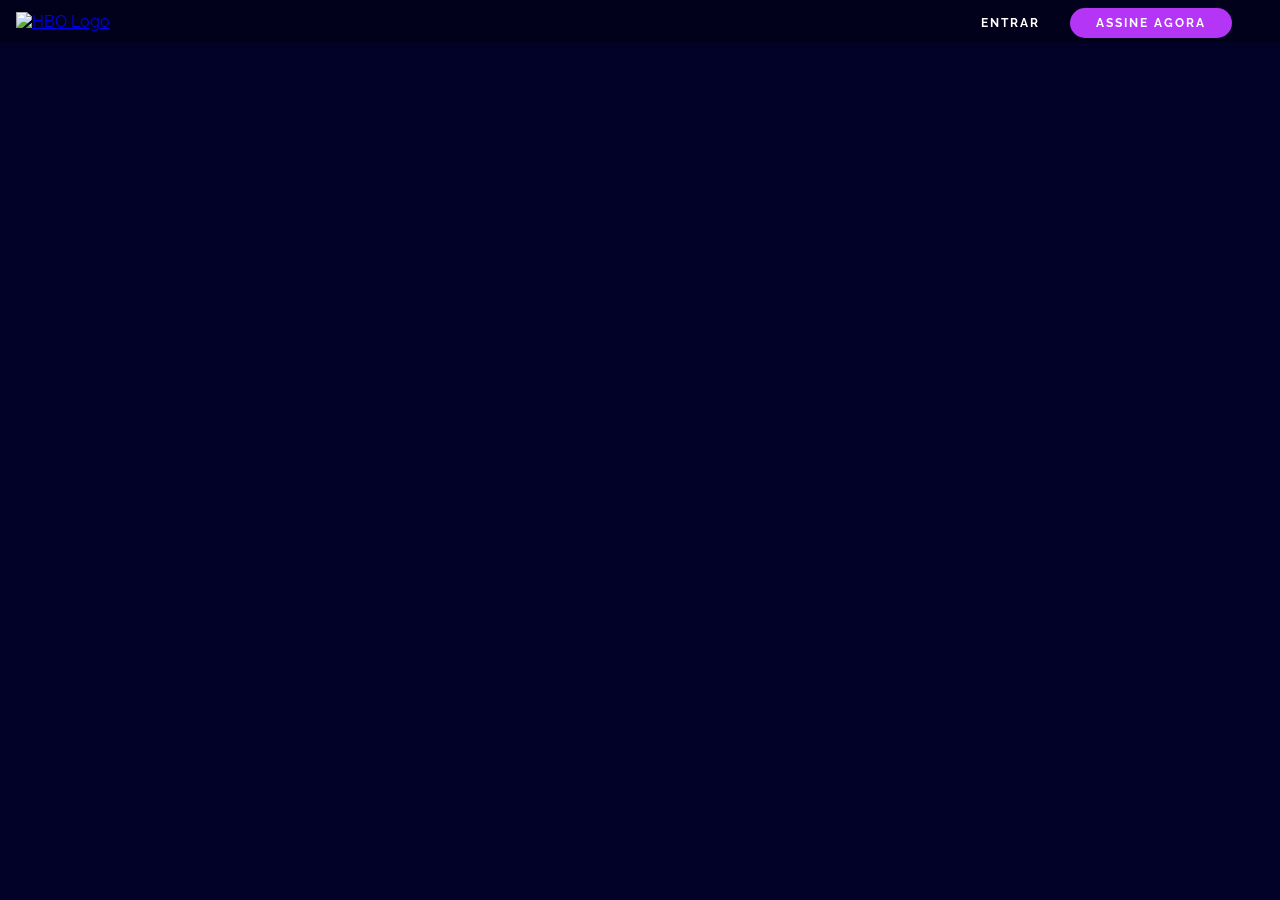
==== index.html @ 7b21c3a6 "refactor(header): remove nav tag from header tag" ====
<!DOCTYPE html>
<html lang="en">

<head>
  <meta charset="UTF-8">
  <meta name="viewport" content="width=device-width, initial-scale=1.0">
  <link rel="stylesheet" href="./assets/css/reset.css">
  <link rel="stylesheet" href="./assets/css/style.css">
  <link rel="stylesheet" href="./assets/css/nav.css">
  <title>HBO Max</title>
</head>

<body>

  <nav class="navbar">
    <a class="navbar__logo" href="./index.html"><img src="./assets/images/hbo-logo.svg" alt="HBO Logo"
        class="navbar__logo-image"></a>
    <div class="navbar__links">
      <a class="navbar__link login">entrar</a>
      <a class="navbar__link sign">assine agora</a>
    </div>
  </nav>


</body>

</html>
---- assets/css/style.css ----
@import url('./_variables.css');

body {
    background: var(--primary-color);
    color: var(--text-color);
}
---- assets/css/nav.css ----
@import url('./_variables.css');

.navbar {
    width: 100%;
    height: 100%;
    padding: .75rem 1rem;
    background: var(--nav-bg-color);
    display: flex;
    justify-content: space-between;
    align-items: center;
}


.navbar__logo {
    max-width: 10rem;
}

.navbar__logo-image {
    width: 100%;
}

.navbar__links {margin-right: 2rem;}

.navbar__link {
    padding: .5rem 1.625rem;
    font-size: .75rem;
    font-weight: 700;
    letter-spacing: 2px;
    text-transform: uppercase;
    color: var(--text-color);
    border: none;
}

.login {background: transparent;}

.sign {
    background: var(--tertiary-color);
    border-radius: 2rem;
    transition: background 1s,
                color 1s;
}

.sign:hover {
    color: var(--primary-color);
    background: var(--text-color);
}
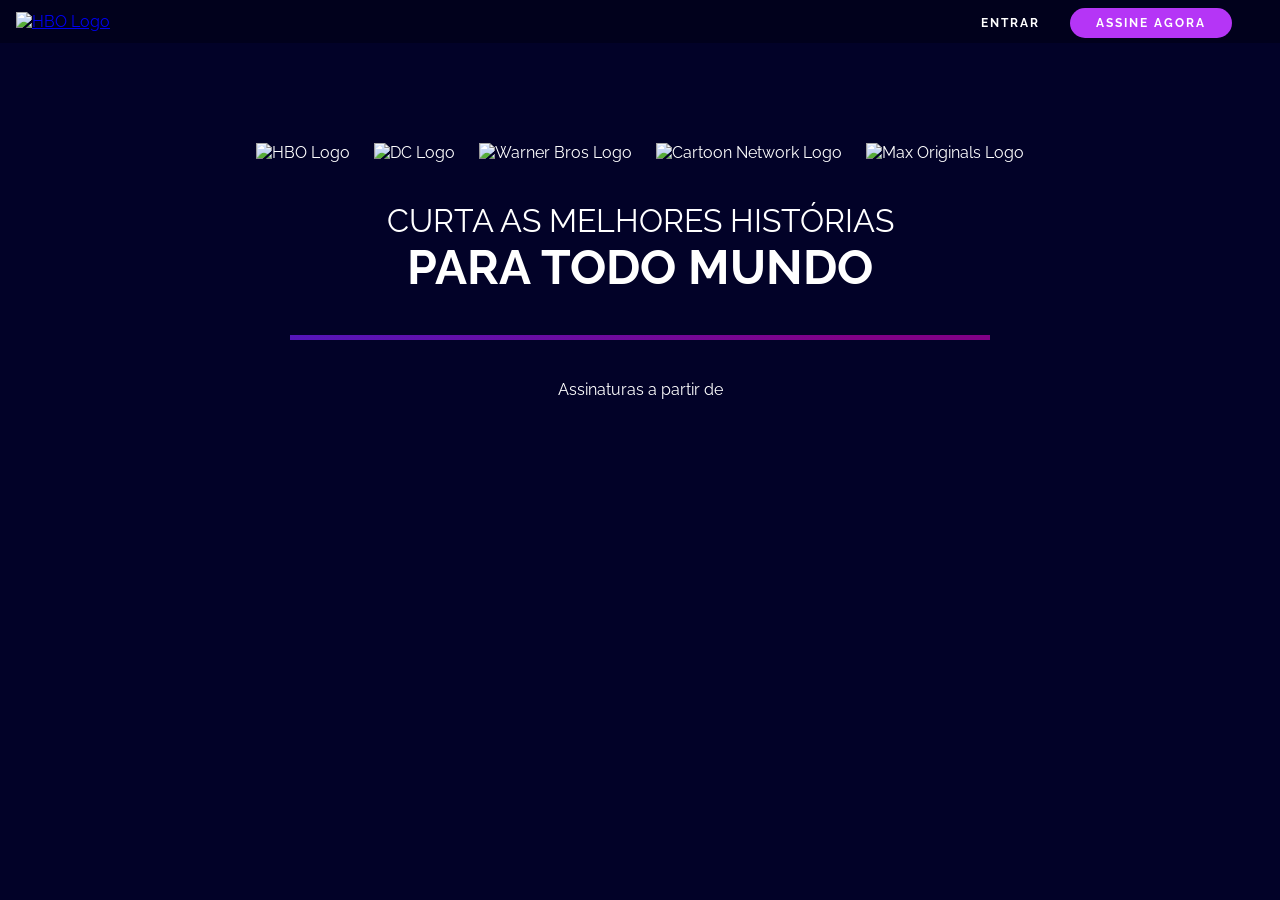
==== commit 05aa95e5: "feat(header): add initial structure and style" ====
--- a/index.html
+++ b/index.html
@@ -7,6 +7,7 @@
   <link rel="stylesheet" href="./assets/css/reset.css">
   <link rel="stylesheet" href="./assets/css/style.css">
   <link rel="stylesheet" href="./assets/css/nav.css">
+  <link rel="stylesheet" href="./assets/css/header.css">
   <title>HBO Max</title>
 </head>
 
@@ -21,6 +22,25 @@
     </div>
   </nav>
 
+  <header class="header">
+    <div class="header__content">
+      <div class="header__channels">
+        <img src="./assets/images/hbo.png" alt="HBO Logo">
+        <img src="./assets/images/dc.png" alt="DC Logo">
+        <img src="./assets/images/wb.png" alt="Warner Bros Logo">
+        <img src="./assets/images/cartoon-network_neutral.png" alt="Cartoon Network Logo"> 
+        <img src="./assets/images/max_originals.png" alt="Max Originals Logo"> 
+      </div>
+      <h1 class="header__title">
+        <span>CURTA AS MELHORES HISTÓRIAS</span>
+        PARA TODO MUNDO
+      </h1>
+      <div class="divider"></div>
+      <p class="header__text">Assinaturas a partir de</p>
+      <p class="header__text"><span class="price"></span></p>
+      <a href="" class="header__sign-link"></a>
+    </div>
+  </header>
 
 </body>
 
--- a/assets/css/header.css
+++ b/assets/css/header.css
@@ -0,0 +1,46 @@
+@import url('./_variables.css');
+
+.header {
+    width: 100%;
+    padding: 100px 0 300px;
+}
+
+.header__content {
+    width: 100%;
+    padding: 0 40px;
+    display: flex;
+    flex-direction: column;
+    justify-content: space-between;
+    align-items: center;
+    gap: 2.5rem;
+}
+
+.header__channels {
+    display: flex;
+    flex-direction: row;
+    flex-wrap: wrap;
+    justify-content: space-between;
+    align-items: center;
+    gap: 1.5rem;
+}
+
+.header__channels img {height: 100%;}
+
+.header__title span {
+    display: block;
+    font-size: 2rem;
+    font-weight: lighter;
+}
+
+.header__title {
+    text-align: center;
+    font-size: 3rem;
+}
+
+
+.divider {
+    width: 70%;
+    max-width: 700px;
+    height: 5px;
+    background: var(--divider-bg-color);
+}
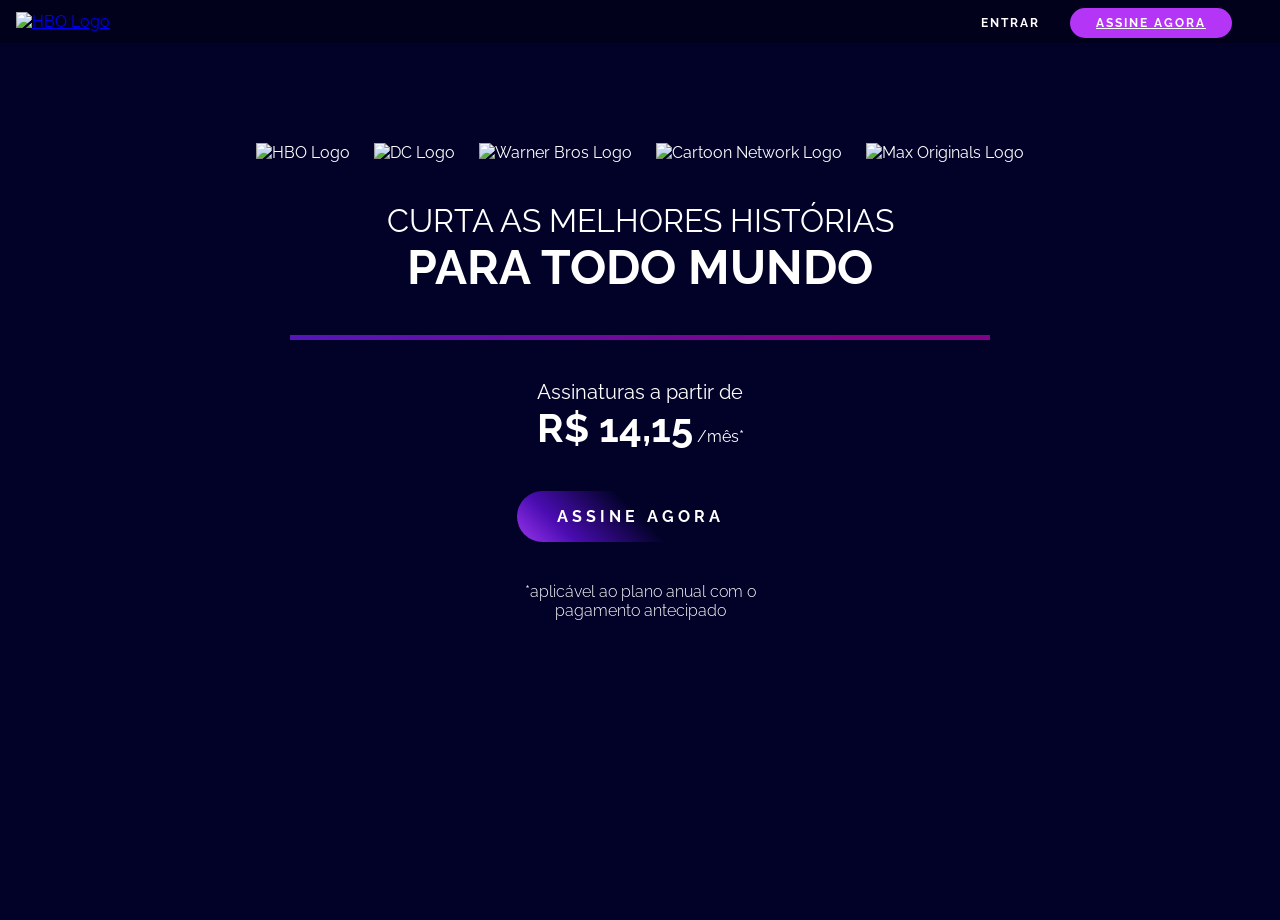
==== commit 9b551df4: "feat(header): add structure and dedicated header.css" ====
--- a/index.html
+++ b/index.html
@@ -18,7 +18,7 @@
         class="navbar__logo-image"></a>
     <div class="navbar__links">
       <a class="navbar__link login">entrar</a>
-      <a class="navbar__link sign">assine agora</a>
+      <a href="#sign" class="navbar__link sign">assine agora</a>
     </div>
   </nav>
 
@@ -36,9 +36,12 @@
         PARA TODO MUNDO
       </h1>
       <div class="divider"></div>
-      <p class="header__text">Assinaturas a partir de</p>
-      <p class="header__text"><span class="price"></span></p>
-      <a href="" class="header__sign-link"></a>
+      <div class="offer">
+        <p>Assinaturas a partir de</p>
+        <p class="price">R$ 14,15<span> /mês*</span></p>
+      </div>
+      <a href="#sign" class="header__sign-link">assine agora</a>
+      <p class="detail">*aplicável ao plano anual com o <br>pagamento antecipado</p>
     </div>
   </header>
 
--- a/assets/css/header.css
+++ b/assets/css/header.css
@@ -43,4 +43,60 @@
     max-width: 700px;
     height: 5px;
     background: var(--divider-bg-color);
+}
+
+.offer p {
+    font-size: 1.25rem;
+}
+
+.offer .price {
+    font-size: 2.5rem;
+    font-weight: bold;
+}
+
+.offer .price span {
+    font-size: 1rem;
+    font-weight: lighter;
+}
+
+.header__sign-link {
+    padding: 1rem 2.5rem;
+    color: var(--text-color);
+    text-transform: uppercase;
+    text-decoration: none;
+    font-weight: bold;
+    letter-spacing: 4px;
+    background: var(--btn-bg-color-gradient);
+    border-radius: 2rem;
+    animation: wiggle 2.2s linear 1s infinite;
+}
+
+@keyframes wiggle {
+    0%, 10% {
+        transform: rotate(0);
+    }
+    15% {
+        transform:rotate(-15deg);
+    }
+    20% {
+        transform:rotate(10deg);
+    }
+    25% {
+        transform:rotate(-10deg);
+    }
+    30% {
+        transform:rotate(10deg);
+    }
+    35% {
+        transform:rotate(-10deg);
+    }
+    40%, 100% {
+        transform:rotate(0);
+    }
+}
+
+.detail {
+    font-size: 1rem;
+    font-weight: 300;
+    text-align: center;
 }
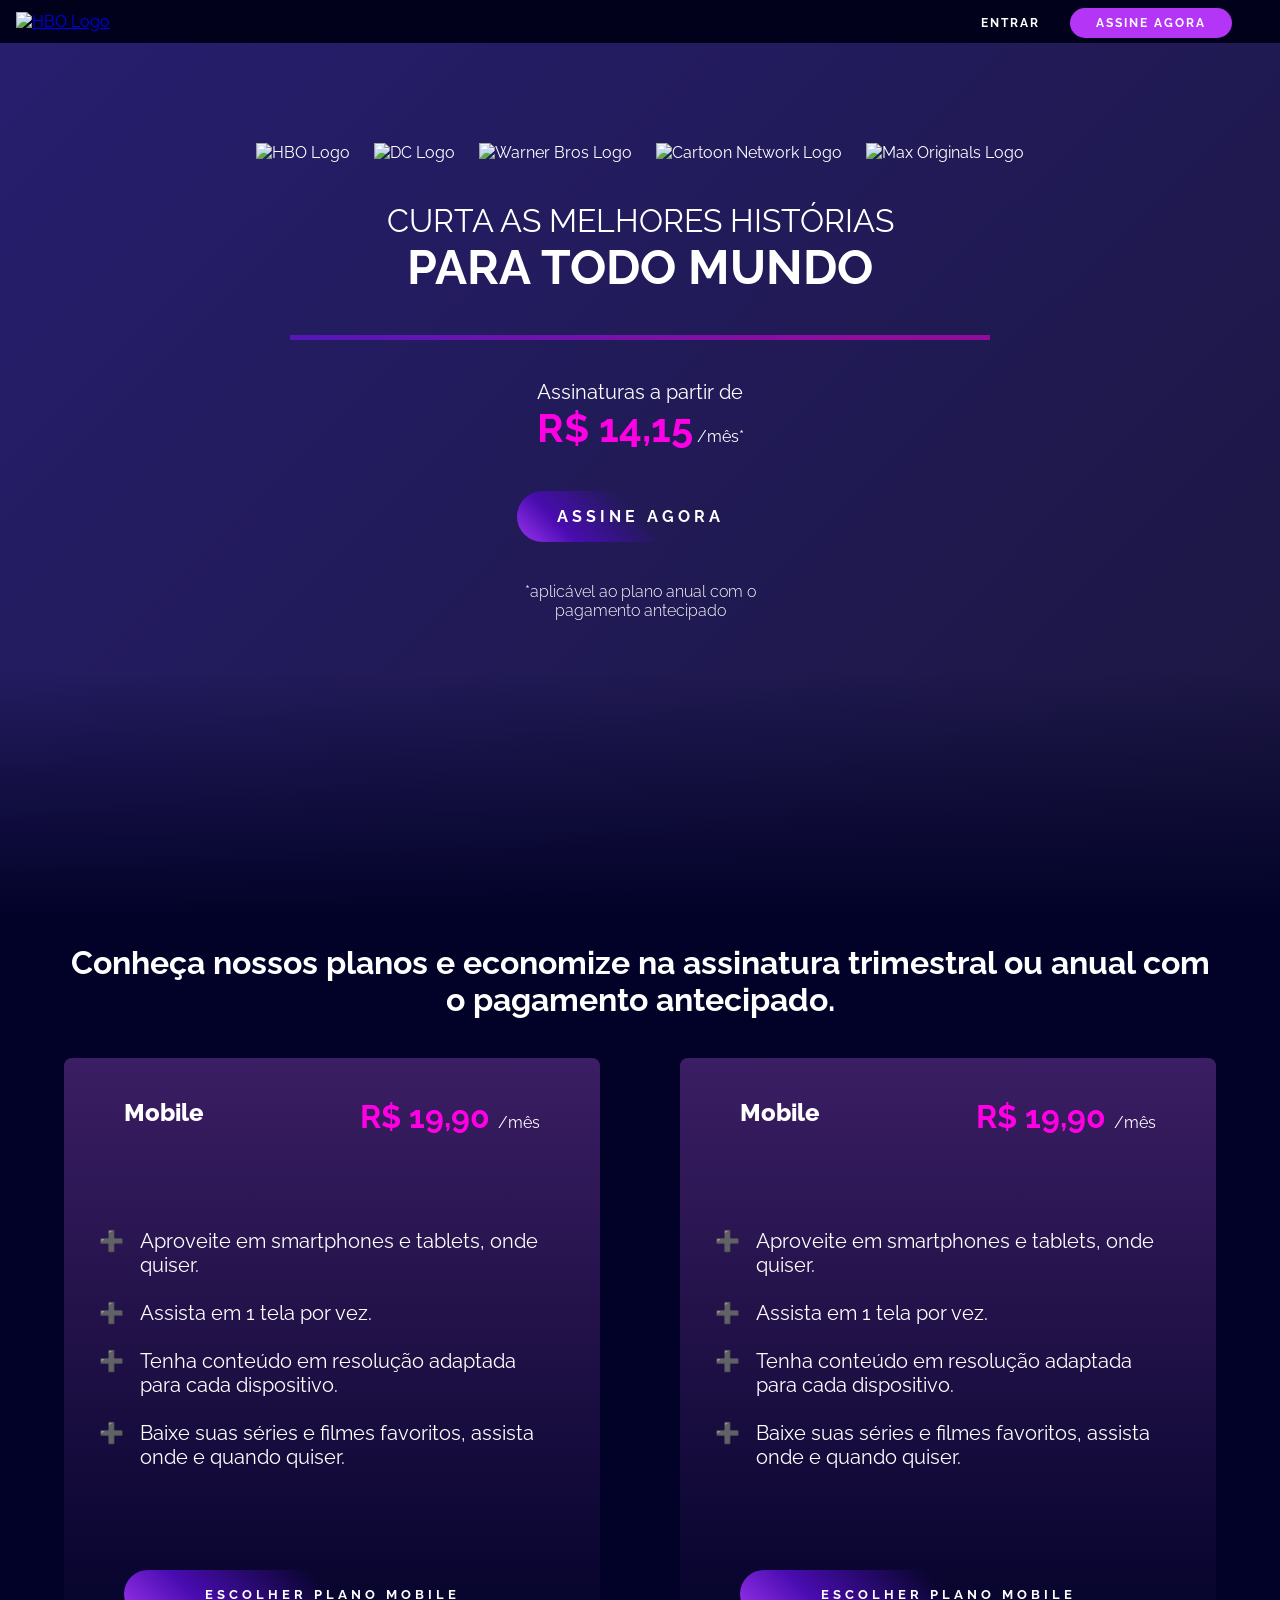
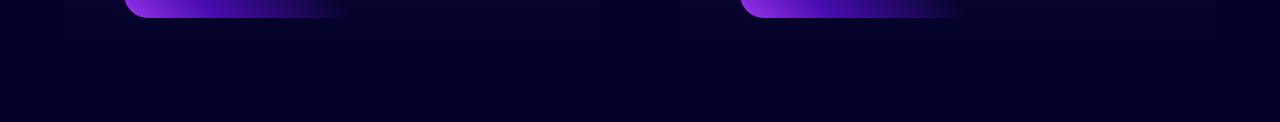
==== commit e20a8ebf: "feat(plans): add structure and dedicated section.css wich will be used in more sections" ====
--- a/index.html
+++ b/index.html
@@ -8,6 +8,7 @@
   <link rel="stylesheet" href="./assets/css/style.css">
   <link rel="stylesheet" href="./assets/css/nav.css">
   <link rel="stylesheet" href="./assets/css/header.css">
+  <link rel="stylesheet" href="./assets/css/section.css">
   <title>HBO Max</title>
 </head>
 
@@ -45,6 +46,47 @@
     </div>
   </header>
 
+  <section class="subscriptions">
+    <div class="container">
+      <h2 class="title">
+        Conheça nossos planos e economize na assinatura trimestral ou anual com o pagamento antecipado.
+      </h2>
+      <div class="subsciption__cards">
+        <div class="card">
+          <div class="card__plan">
+            <p class="plan">Mobile</p>
+            <p class="price">R$ 19,90 <span>/mês</span></p>
+          </div>
+          <div class="plan__details">
+            <ul class="details">
+              <li>Aproveite em smartphones e tablets, onde quiser.</li>
+              <li>Assista em 1 tela por vez.</li>
+              <li>Tenha conteúdo em resolução adaptada para cada dispositivo.</li>
+              <li>Baixe suas séries e filmes favoritos, assista onde e quando quiser.</li>
+            </ul>
+          </div>
+          <button class="subscribe">escolher plano mobile</button>
+        </div>
+        <div class="card">
+          <div class="card__plan">
+            <p class="plan">Mobile</p>
+            <p class="price">R$ 19,90 <span>/mês</span></p>
+          </div>
+          <div class="plan__details">
+            <ul class="details">
+              <li>Aproveite em smartphones e tablets, onde quiser.</li>
+              <li>Assista em 1 tela por vez.</li>
+              <li>Tenha conteúdo em resolução adaptada para cada dispositivo.</li>
+              <li>Baixe suas séries e filmes favoritos, assista onde e quando quiser.</li>
+            </ul>
+          </div>
+          <button class="subscribe">escolher plano mobile</button>
+        </div>
+
+      </div>
+    </div>
+  </section>
+
 </body>
 
 </html>
--- a/assets/css/style.css
+++ b/assets/css/style.css
@@ -3,4 +3,19 @@
 body {
     background: var(--primary-color);
     color: var(--text-color);
-}+}
+
+/* Custom Scroll */
+
+::-webkit-scrollbar {
+    width: 8px;
+  }
+  
+  ::-webkit-scrollbar-thumb {
+    background: var(--tertiary-color);
+    border-radius: 10px;
+  }
+  
+  ::-webkit-scrollbar-thumb:hover {
+    background: var(--secondary-color);
+  }
--- a/assets/css/nav.css
+++ b/assets/css/nav.css
@@ -8,6 +8,8 @@
     display: flex;
     justify-content: space-between;
     align-items: center;
+    position: sticky;
+    top: 0;
 }
 
 
@@ -36,6 +38,7 @@
 .sign {
     background: var(--tertiary-color);
     border-radius: 2rem;
+    text-decoration: none;
     transition: background 1s,
                 color 1s;
 }
--- a/assets/css/header.css
+++ b/assets/css/header.css
@@ -1,9 +1,24 @@
 @import url('./_variables.css');
+
+@keyframes bg-transition {
+    0%, 100% {
+        background-position: 0% 50%;
+    }
+
+    50% {
+        background-position: 50% 100%;
+    }
+}
 
 .header {
     width: 100%;
     padding: 100px 0 300px;
+    position: relative;
+    background: linear-gradient(-45deg, #56125b, #0f0f10, #271e6e);
+    background-size: 400% 400%;
+    animation: bg-transition 10s ease-in-out infinite alternate;
 }
+
 
 .header__content {
     width: 100%;
@@ -67,8 +82,15 @@
     font-weight: bold;
     letter-spacing: 4px;
     background: var(--btn-bg-color-gradient);
+    outline: 3px solid transparent;
     border-radius: 2rem;
+    transition: background 1s, outline-color 1s ease-in;
     animation: wiggle 2.2s linear 1s infinite;
+}
+
+.header__sign-link:hover {
+    background: transparent;
+    outline-color: var(--secondary-color);
 }
 
 @keyframes wiggle {
@@ -99,4 +121,14 @@
     font-size: 1rem;
     font-weight: 300;
     text-align: center;
+}
+
+.header::after {
+    content: '';
+    width: 100%;
+    height: 250px;
+    display: block;
+    background: linear-gradient(0deg, var(--primary-color), transparent);
+    position: absolute;
+    bottom: 0;
 }
--- a/assets/css/section.css
+++ b/assets/css/section.css
@@ -0,0 +1,85 @@
+@import url('./_variables.css');
+
+.subscriptions {
+    background: url('../images/background-movies-series.png');
+    background-size: cover;
+    background-repeat: no-repeat;
+}
+
+.container {
+    max-width: 1200px;
+    margin: 0 auto;
+    padding: 1.5rem;
+}
+
+.title {
+    font-size: 2rem;
+    text-align: center;
+}
+
+.subsciption__cards {
+    margin: 2.5rem 0;
+    display: flex;
+    flex-direction: row;
+    justify-content: space-between;
+    align-items: center;
+    gap: 80px;
+}
+
+.card {
+    min-height: 600px;
+    padding: 40px 60px;
+    background: var(--card-bg-color);
+    border-radius: 8px;
+    display: flex;
+    flex-direction: column;
+    justify-content: space-between;
+}
+
+.card__plan {
+    width: 100%;
+    margin: 0 0 16px;
+    display: flex;
+    flex-direction: row;
+    justify-content: space-between;
+}
+
+.plan {
+    font-size: 1.5rem;
+    font-weight: 800;
+}
+
+.price {
+    font-size: 2rem;
+    font-weight: bolder;
+    color: var(--secondary-color);
+}
+
+.price span {
+    font-size: 1rem;
+    font-weight: lighter;
+    color: var(--text-color);
+}
+
+.details {
+    margin: 0;
+    padding: 0;
+    list-style: '➕';
+}
+
+.details li {
+    font-size: 1.25rem;
+    padding-left: 1rem;
+    margin-bottom: 1.5rem;
+}
+
+button.subscribe {
+    padding: 1rem 2.5rem;
+    border: none;
+    border-radius: 2rem;
+    color: var(--text-color);
+    background: var(--btn-bg-color-gradient);
+    font-weight: 700;
+    text-transform: uppercase;
+    letter-spacing: 4px;
+}
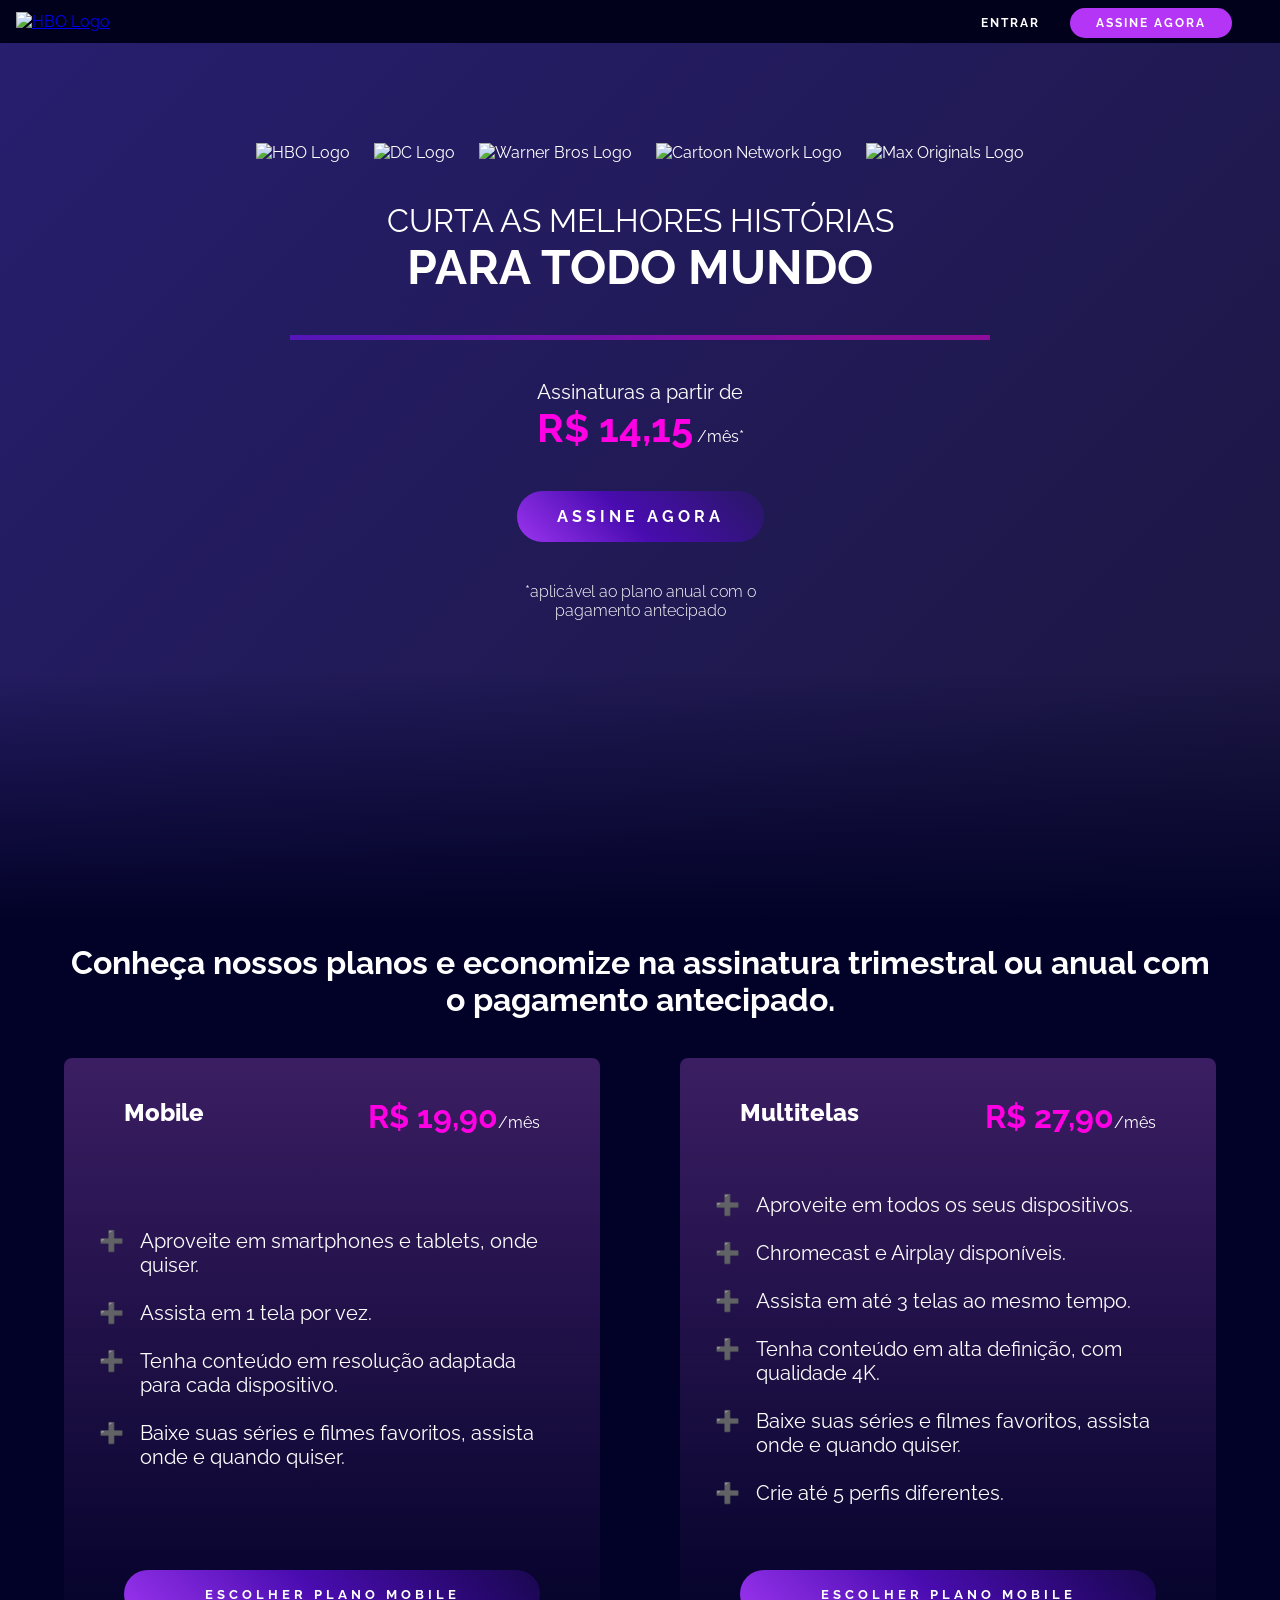
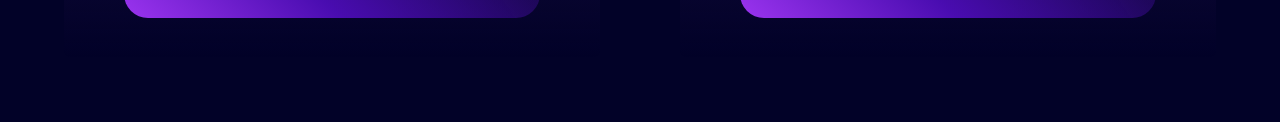
==== commit 738c9d35: "feat(card): add card animation on hover" ====
--- a/index.html
+++ b/index.html
@@ -52,10 +52,10 @@
         Conheça nossos planos e economize na assinatura trimestral ou anual com o pagamento antecipado.
       </h2>
       <div class="subsciption__cards">
-        <div class="card">
+        <div class="card mobile-plan">
           <div class="card__plan">
             <p class="plan">Mobile</p>
-            <p class="price">R$ 19,90 <span>/mês</span></p>
+            <p class="price">R$ 19,90<span>/mês</span></p>
           </div>
           <div class="plan__details">
             <ul class="details">
@@ -67,17 +67,19 @@
           </div>
           <button class="subscribe">escolher plano mobile</button>
         </div>
-        <div class="card">
+        <div class="card multiscreen-plan">
           <div class="card__plan">
-            <p class="plan">Mobile</p>
-            <p class="price">R$ 19,90 <span>/mês</span></p>
+            <p class="plan">Multitelas</p>
+            <p class="price">R$ 27,90<span>/mês</span></p>
           </div>
           <div class="plan__details">
             <ul class="details">
-              <li>Aproveite em smartphones e tablets, onde quiser.</li>
-              <li>Assista em 1 tela por vez.</li>
-              <li>Tenha conteúdo em resolução adaptada para cada dispositivo.</li>
+              <li>Aproveite em todos os seus dispositivos.</li>
+              <li>Chromecast e Airplay disponíveis.</li>
+              <li>Assista em até 3 telas ao mesmo tempo.</li>
+              <li>Tenha conteúdo em alta definição, com qualidade 4K.</li>
               <li>Baixe suas séries e filmes favoritos, assista onde e quando quiser.</li>
+              <li>Crie até 5 perfis diferentes.</li>
             </ul>
           </div>
           <button class="subscribe">escolher plano mobile</button>
--- a/assets/css/header.css
+++ b/assets/css/header.css
@@ -74,23 +74,31 @@
     font-weight: lighter;
 }
 
-.header__sign-link {
+
+.header__sign-link, 
+button.subscribe {
     padding: 1rem 2.5rem;
     color: var(--text-color);
     text-transform: uppercase;
     text-decoration: none;
     font-weight: bold;
     letter-spacing: 4px;
+    border:none;
+    border-radius: 2rem;
     background: var(--btn-bg-color-gradient);
     outline: 3px solid transparent;
-    border-radius: 2rem;
-    transition: background 1s, outline-color 1s ease-in;
-    animation: wiggle 2.2s linear 1s infinite;
+    transition: background 1s, outline 1s, transform 1s;
+    background-size: 250%;
 }
 
-.header__sign-link:hover {
-    background: transparent;
-    outline-color: var(--secondary-color);
+.header__sign-link {animation: wiggle 2.2s linear 1s infinite;}
+
+.header__sign-link:hover,
+button.subscribe:hover {
+    background-color: transparent;
+    background-position: 100%;
+    outline: 2px solid var(--secondary-color);
+    transform: scale(1.05);
 }
 
 @keyframes wiggle {
--- a/assets/css/section.css
+++ b/assets/css/section.css
@@ -24,8 +24,9 @@
     justify-content: space-between;
     align-items: center;
     gap: 80px;
+    perspective: 2000px;
+    perspective-origin: top;
 }
-
 .card {
     min-height: 600px;
     padding: 40px 60px;
@@ -34,7 +35,21 @@
     display: flex;
     flex-direction: column;
     justify-content: space-between;
+    perspective: 10px;
+    transition: transform 1s ease-in-out;
+
 }
+
+.subsciption__cards:has(.card:nth-child(1):hover)
+  .card:nth-child(2) {
+  transform: rotateY(-45deg);
+}
+
+.subsciption__cards:has(.card:nth-child(2):hover)
+  .card:nth-child(1) {
+  transform: rotateY(45deg);
+}
+
 
 .card__plan {
     width: 100%;
@@ -72,14 +87,3 @@
     padding-left: 1rem;
     margin-bottom: 1.5rem;
 }
-
-button.subscribe {
-    padding: 1rem 2.5rem;
-    border: none;
-    border-radius: 2rem;
-    color: var(--text-color);
-    background: var(--btn-bg-color-gradient);
-    font-weight: 700;
-    text-transform: uppercase;
-    letter-spacing: 4px;
-}
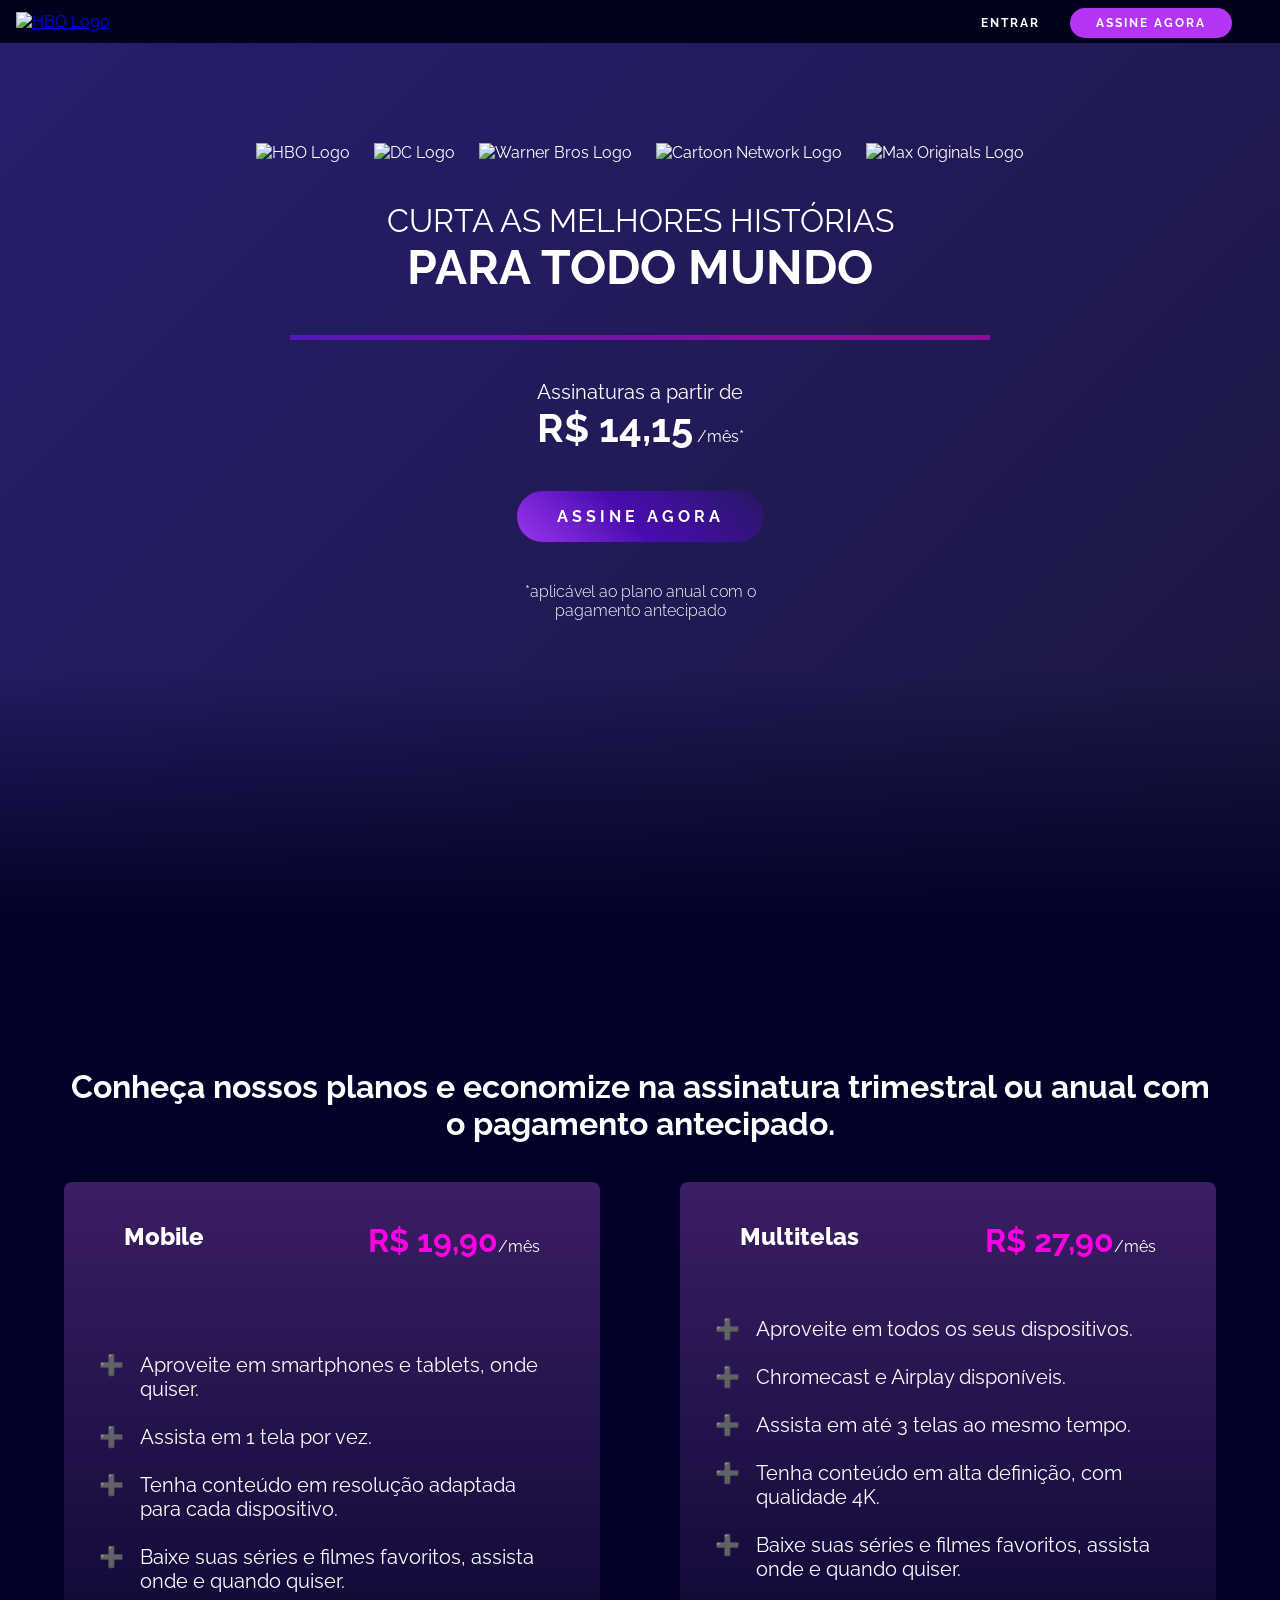
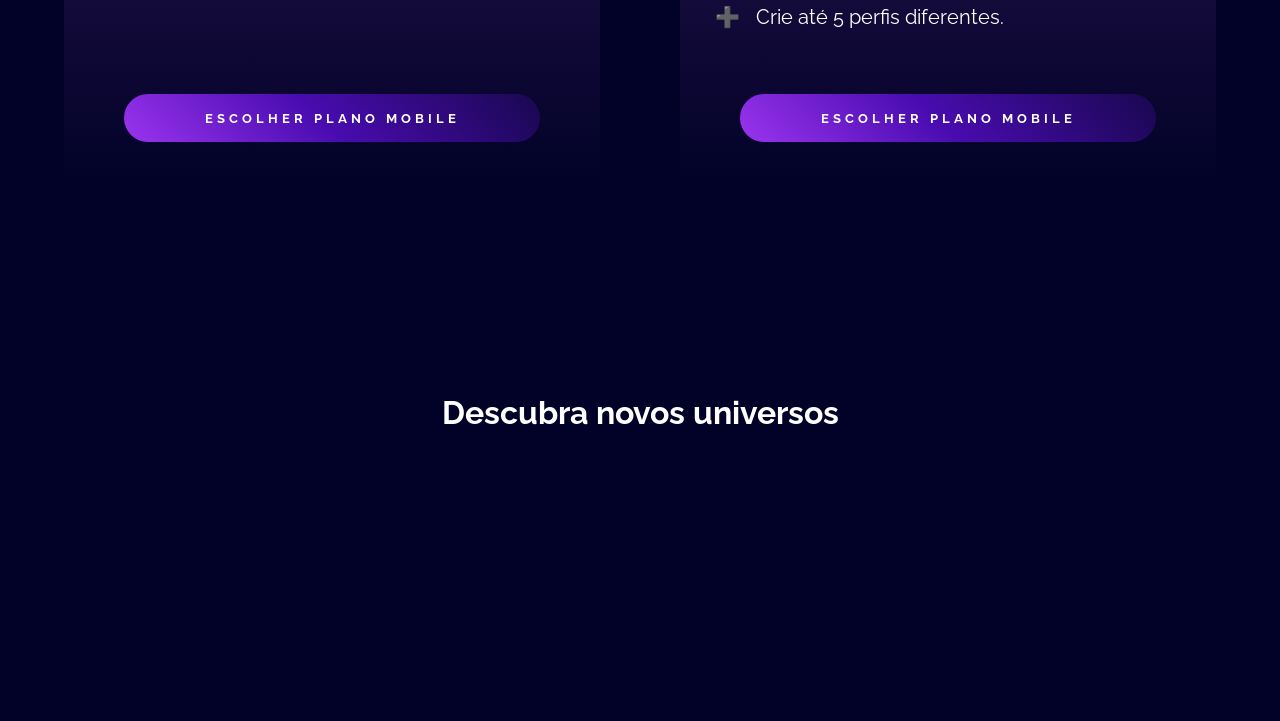
==== commit cf29aaf5: "feat(universes): add structure and style" ====
--- a/index.html
+++ b/index.html
@@ -19,7 +19,7 @@
         class="navbar__logo-image"></a>
     <div class="navbar__links">
       <a class="navbar__link login">entrar</a>
-      <a href="#sign" class="navbar__link sign">assine agora</a>
+      <a href="#subscriptions" class="navbar__link sign">assine agora</a>
     </div>
   </nav>
 
@@ -29,8 +29,8 @@
         <img src="./assets/images/hbo.png" alt="HBO Logo">
         <img src="./assets/images/dc.png" alt="DC Logo">
         <img src="./assets/images/wb.png" alt="Warner Bros Logo">
-        <img src="./assets/images/cartoon-network_neutral.png" alt="Cartoon Network Logo"> 
-        <img src="./assets/images/max_originals.png" alt="Max Originals Logo"> 
+        <img src="./assets/images/cartoon-network_neutral.png" alt="Cartoon Network Logo">
+        <img src="./assets/images/max_originals.png" alt="Max Originals Logo">
       </div>
       <h1 class="header__title">
         <span>CURTA AS MELHORES HISTÓRIAS</span>
@@ -41,12 +41,12 @@
         <p>Assinaturas a partir de</p>
         <p class="price">R$ 14,15<span> /mês*</span></p>
       </div>
-      <a href="#sign" class="header__sign-link">assine agora</a>
+      <a href="#subscriptions" class="header__sign-link">assine agora</a>
       <p class="detail">*aplicável ao plano anual com o <br>pagamento antecipado</p>
     </div>
   </header>
 
-  <section class="subscriptions">
+  <section id="subscriptions" class="subscriptions">
     <div class="container">
       <h2 class="title">
         Conheça nossos planos e economize na assinatura trimestral ou anual com o pagamento antecipado.
@@ -89,6 +89,19 @@
     </div>
   </section>
 
+  <section class="universes">
+    <h2 class="title">Descubra novos universos</h2>
+    <div class="container container-universes">
+      <div class="universe universe--hbo"><img src="./assets/images/hbo-default_0.webp" alt=""></div>
+      <div class="universe universe--max"><img src="./assets/images/MAX-Default.webp" alt=""></div>
+      <div class="universe universe--dc"><img src="./assets/images/DC_Default.webp" alt=""></div>
+      <div class="universe universe--wb"><img src="./assets/images/WB-Default.webp" alt=""></div>
+      <div class="universe universe--cn"><img src="./assets/images/CN-Default.webp" alt=""></div>
+      <div class="universe universe--ucl"><img src="./assets/images/UCL-Default.webp" alt=""></div>
+    </div>
+  </section>
+
+
 </body>
 
 </html>
--- a/assets/css/nav.css
+++ b/assets/css/nav.css
@@ -10,6 +10,7 @@
     align-items: center;
     position: sticky;
     top: 0;
+    z-index: 1;
 }
 
 
--- a/assets/css/header.css
+++ b/assets/css/header.css
@@ -65,6 +65,7 @@
 }
 
 .offer .price {
+    color: inherit;
     font-size: 2.5rem;
     font-weight: bold;
 }
--- a/assets/css/section.css
+++ b/assets/css/section.css
@@ -1,4 +1,9 @@
 @import url('./_variables.css');
+
+section {
+    margin: 100px auto;
+    padding: 1.5rem;
+}
 
 .subscriptions {
     background: url('../images/background-movies-series.png');
@@ -15,6 +20,7 @@
 .title {
     font-size: 2rem;
     text-align: center;
+    margin-bottom: 2rem;
 }
 
 .subsciption__cards {
@@ -87,3 +93,45 @@
     padding-left: 1rem;
     margin-bottom: 1.5rem;
 }
+
+/* Universes */
+
+.container-universes {
+    padding: 1.5rem;
+    display: grid;
+    grid-template-columns: repeat(3, 1fr);
+    gap: 2.5rem;
+}
+
+.universe--hbo {background: url('../images/hbo-hover_0.webp');}
+.universe--max {background: url('../images/MAX-Hover.webp');}
+.universe--dc {background: url('../images/DC-Hover.webp');}
+.universe--wb {background: url('../images/WB-Hover.webp');}
+.universe--cn {background: url('../images/CN-Hover.png');}
+.universe--ucl {background: url('../images/UCL-Hover.webp');}
+
+.universe {
+
+    border-radius: 1rem;
+    background-repeat: no-repeat;
+    background-size: cover;
+    background-position: center;
+    border: 2px solid transparent;
+    transition: transform .8s, background .8s, border 1s;
+}
+
+.universe img {
+    width: 100%;
+    object-fit: cover;
+    object-position: center;
+    transition: opacity 2s;
+}
+
+.universe:hover {
+    transform: scale(1.05);
+    border: 2px solid var(--tertiary-color);
+}
+
+
+.universe img:hover {opacity: 0;}
+
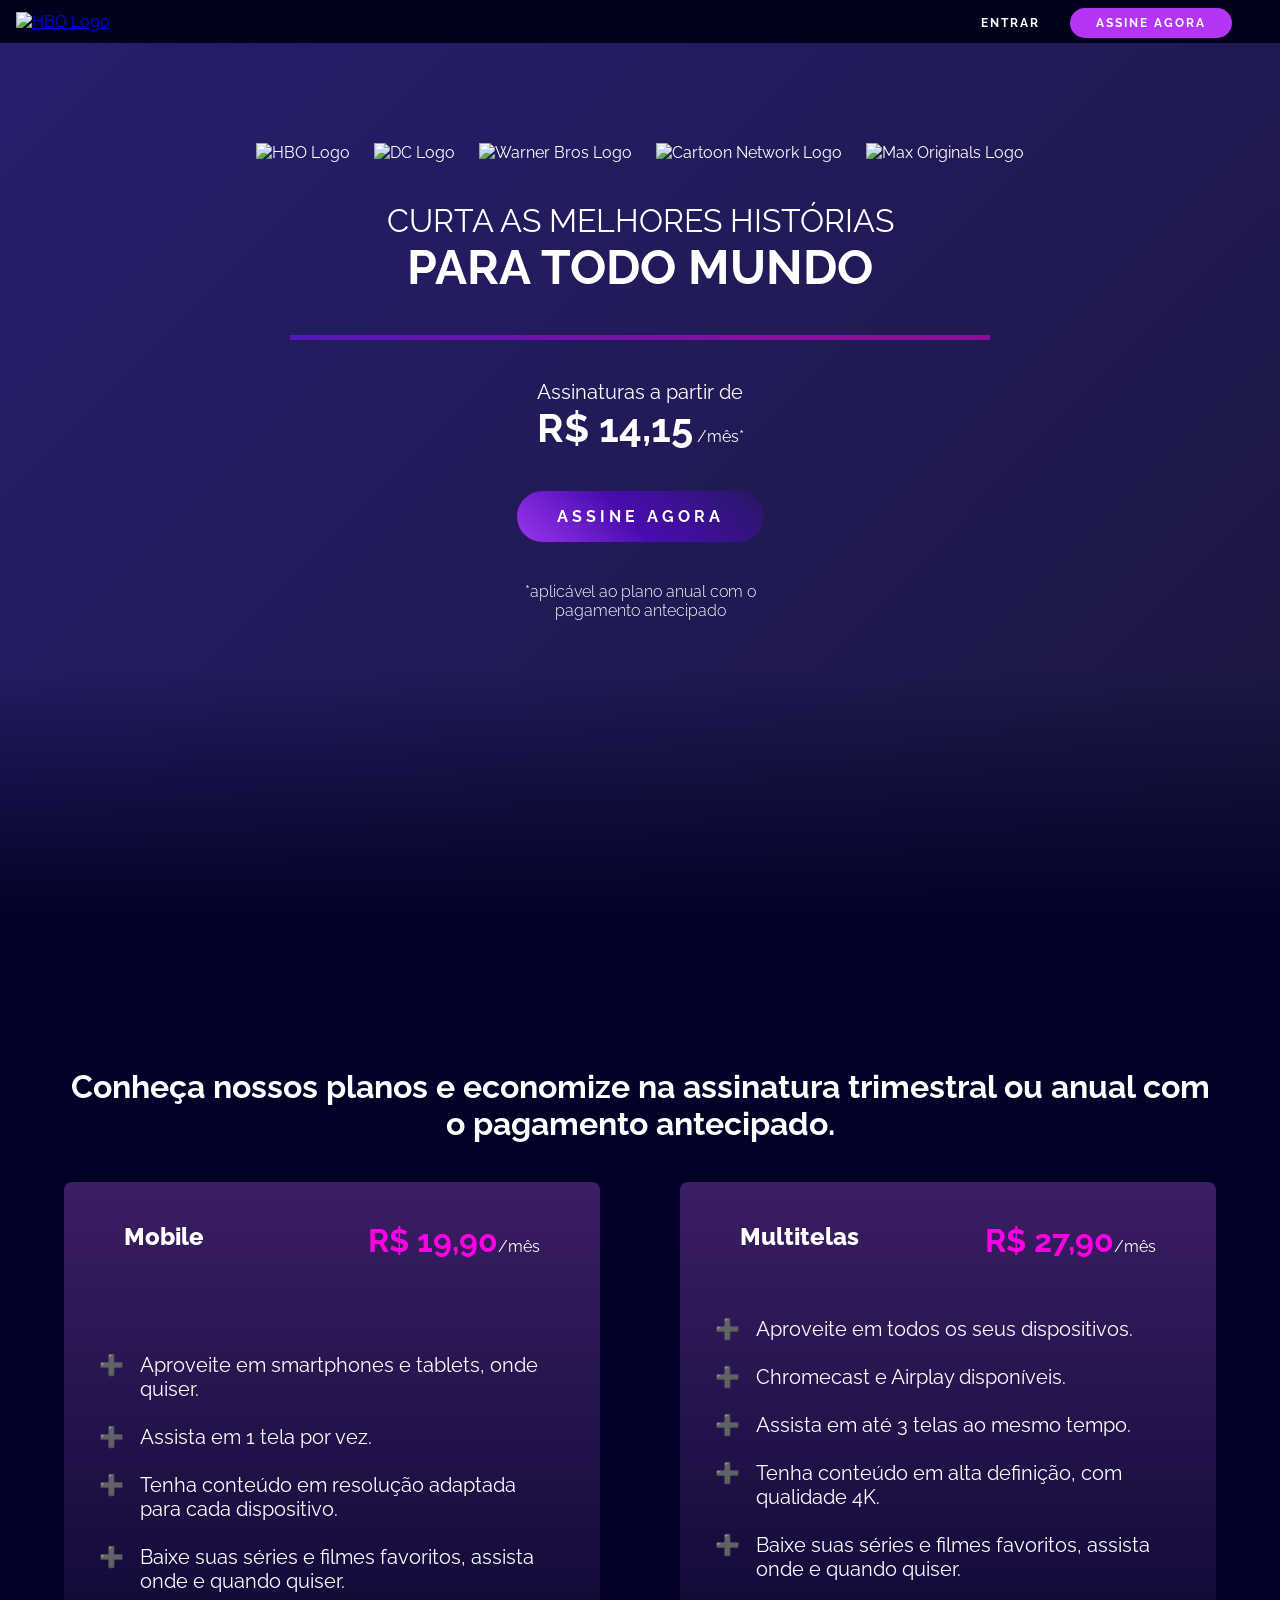
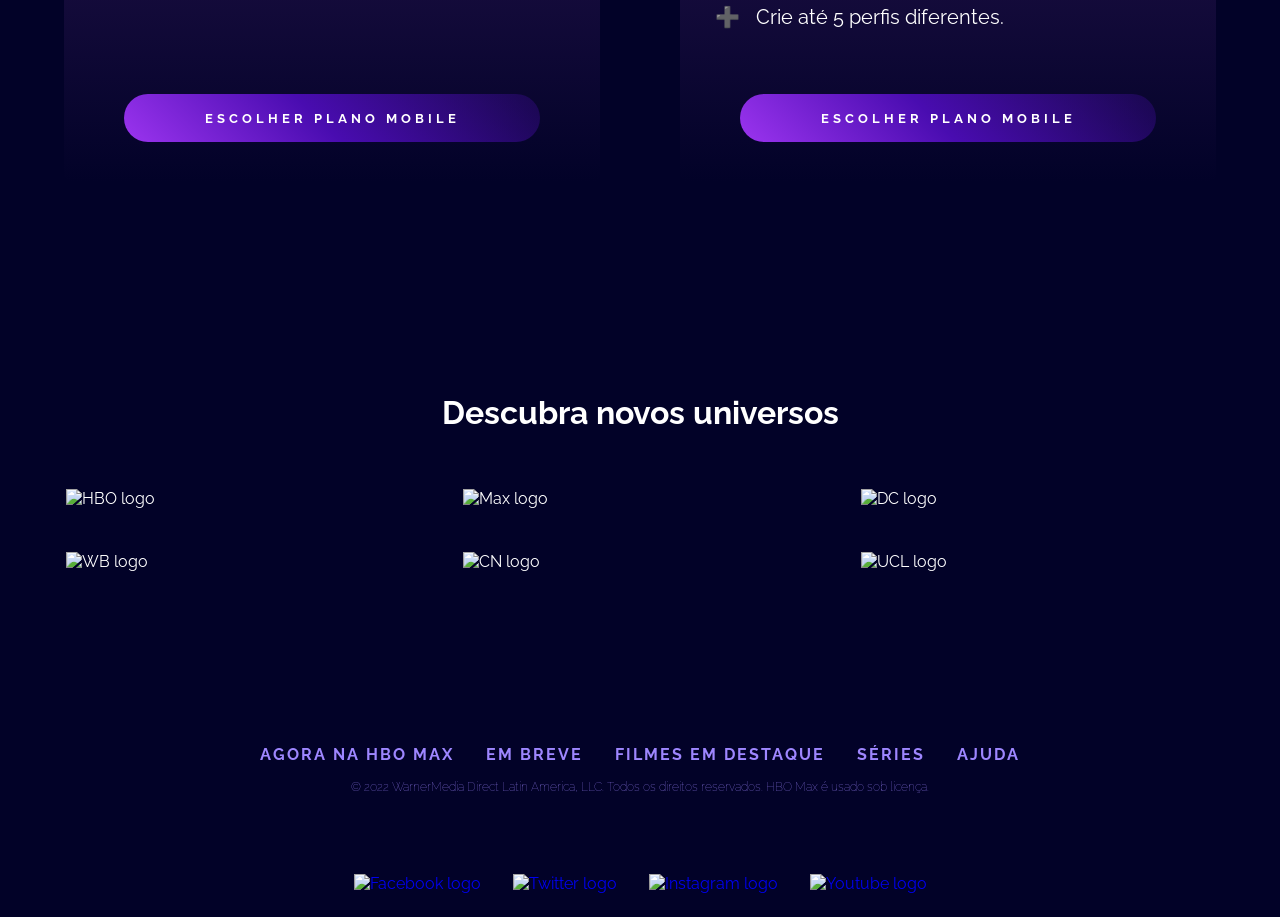
==== commit c60442cb: "feat(footer): add structure and dedicated footer.css" ====
--- a/index.html
+++ b/index.html
@@ -9,6 +9,7 @@
   <link rel="stylesheet" href="./assets/css/nav.css">
   <link rel="stylesheet" href="./assets/css/header.css">
   <link rel="stylesheet" href="./assets/css/section.css">
+  <link rel="stylesheet" href="./assets/css/footer.css">
   <title>HBO Max</title>
 </head>
 
@@ -92,15 +93,39 @@
   <section class="universes">
     <h2 class="title">Descubra novos universos</h2>
     <div class="container container-universes">
-      <div class="universe universe--hbo"><img src="./assets/images/hbo-default_0.webp" alt=""></div>
-      <div class="universe universe--max"><img src="./assets/images/MAX-Default.webp" alt=""></div>
-      <div class="universe universe--dc"><img src="./assets/images/DC_Default.webp" alt=""></div>
-      <div class="universe universe--wb"><img src="./assets/images/WB-Default.webp" alt=""></div>
-      <div class="universe universe--cn"><img src="./assets/images/CN-Default.webp" alt=""></div>
-      <div class="universe universe--ucl"><img src="./assets/images/UCL-Default.webp" alt=""></div>
+      <div class="universe universe--hbo"><img src="./assets/images/hbo-default_0.webp" alt="HBO logo"></div>
+      <div class="universe universe--max"><img src="./assets/images/MAX-Default.webp" alt="Max logo"></div>
+      <div class="universe universe--dc"><img src="./assets/images/DC_Default.webp" alt="DC logo"></div>
+      <div class="universe universe--wb"><img src="./assets/images/WB-Default.webp" alt="WB logo"></div>
+      <div class="universe universe--cn"><img src="./assets/images/CN-Default.webp" alt="CN logo"></div>
+      <div class="universe universe--ucl"><img src="./assets/images/UCL-Default.webp" alt="UCL logo"></div>
     </div>
   </section>
 
+  <footer class="footer container">
+    <div class="footer__links">
+      <a href="" class="link">AGORA NA HBO MAX</a>
+      <a href="" class="link">EM BREVE</a>
+      <a href="" class="link">FILMES EM DESTAQUE</a>
+      <a href="" class="link">SÉRIES</a>
+      <a href="" class="link">AJUDA</a>
+    </div>
+    <p>© 2022 WarnerMedia Direct Latin America, LLC. Todos os direitos reservados. HBO Max é usado sob licença.</p>
+    <div class="footer__social">
+      <a href="#">
+        <img src="./assets/images/fb_0.png" alt="Facebook logo">
+      </a>
+      <a href="#">
+        <img src="./assets/images/twitter_0.png" alt="Twitter logo">
+      </a>
+      <a href="#">
+        <img src="./assets/images/instagram_0.png" alt="Instagram logo">
+      </a>
+      <a href="#">
+        <img src="./assets/images/youtube_0.png" alt="Youtube logo">
+      </a>
+    </div>
+  </footer>
 
 </body>
 
--- a/assets/css/section.css
+++ b/assets/css/section.css
@@ -132,6 +132,5 @@
     border: 2px solid var(--tertiary-color);
 }
 
-
 .universe img:hover {opacity: 0;}
 
--- a/assets/css/footer.css
+++ b/assets/css/footer.css
@@ -0,0 +1,35 @@
+footer {
+    text-align: center;
+    color: var(--link-color);
+}
+
+footer a {
+    text-decoration: none;
+}
+
+.link {
+    margin: 0 14px;
+    color: inherit;
+    font-weight: 700;
+    letter-spacing: 2px;
+    transition: color .8s;
+}
+
+.link:hover {
+    color: var(--text-color);
+}
+
+footer p {
+    margin: 1rem 0;
+    font-size: .75rem;
+    font-weight: lighter;
+}
+
+.footer__social {
+    margin-top: 80px;
+    display: flex;
+    flex-direction: row;
+    justify-content: center;
+    align-items: center;
+    gap: 2rem;
+}
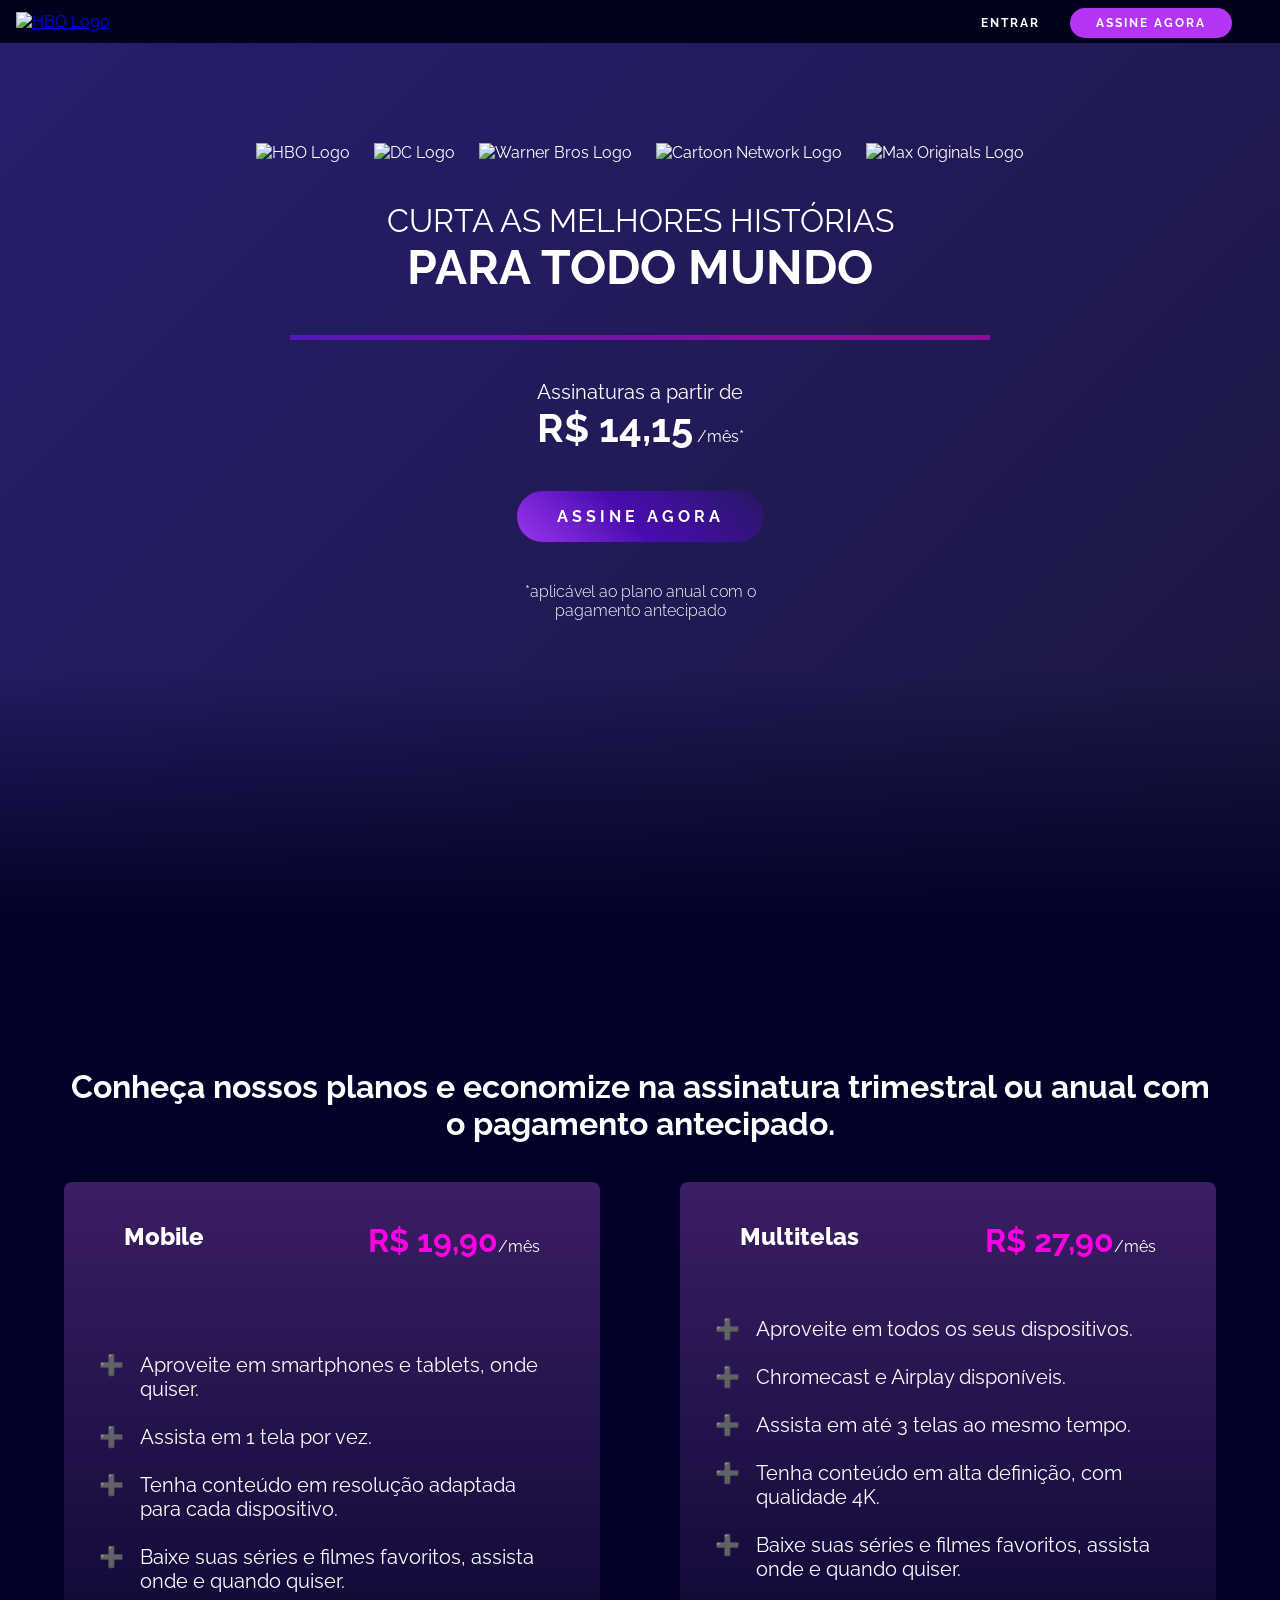
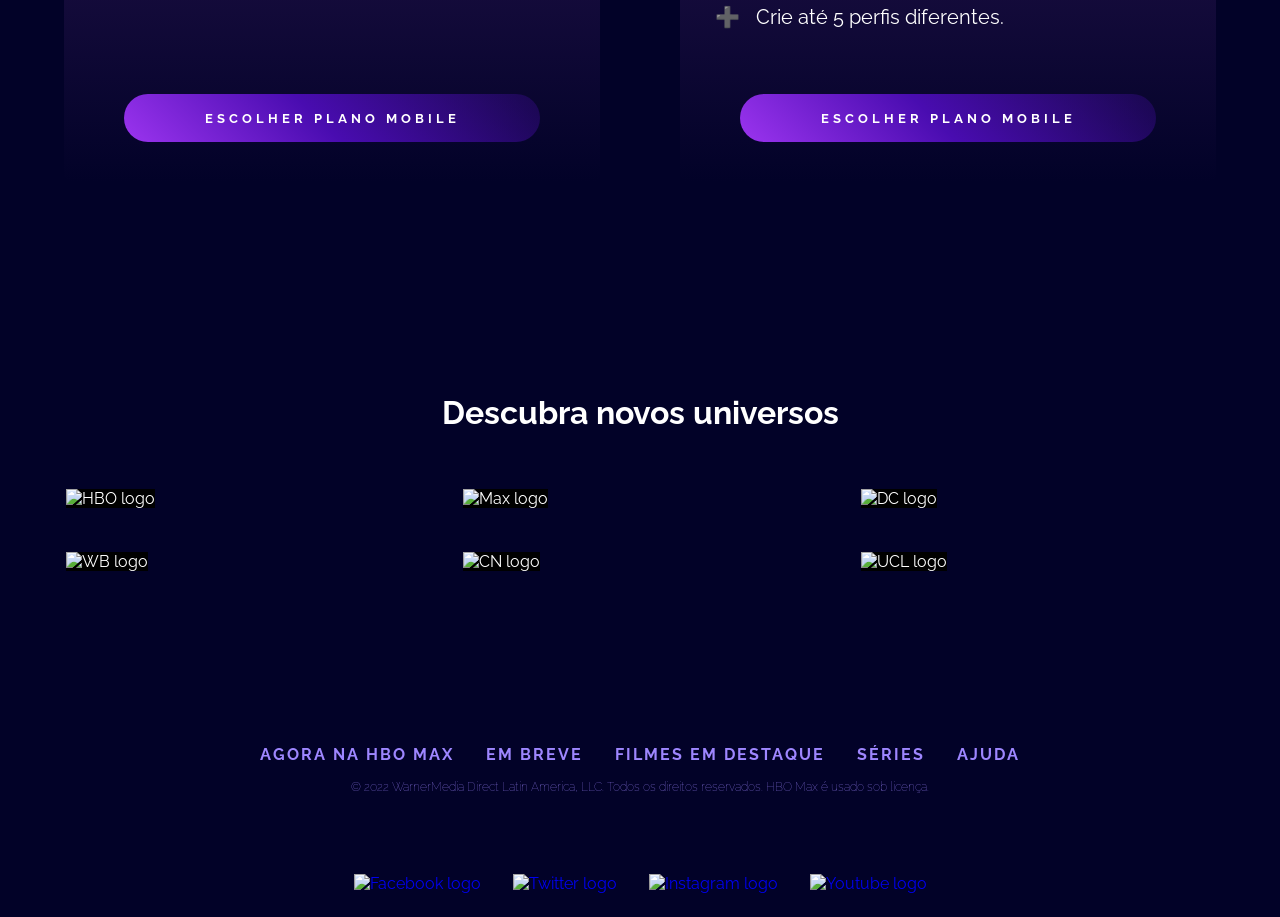
==== commit 3d0d6cd2: "feat(login): Implement the login page structure and basic styling" ====
--- a/index.html
+++ b/index.html
@@ -19,7 +19,7 @@
     <a class="navbar__logo" href="./index.html"><img src="./assets/images/hbo-logo.svg" alt="HBO Logo"
         class="navbar__logo-image"></a>
     <div class="navbar__links">
-      <a class="navbar__link login">entrar</a>
+      <a href="./signIn.html" class="navbar__link login">entrar</a>
       <a href="#subscriptions" class="navbar__link sign">assine agora</a>
     </div>
   </nav>
--- a/assets/css/nav.css
+++ b/assets/css/nav.css
@@ -22,7 +22,9 @@
     width: 100%;
 }
 
-.navbar__links {margin-right: 2rem;}
+.navbar__links {
+    margin-right: 2rem;
+}
 
 .navbar__link {
     padding: .5rem 1.625rem;
@@ -30,18 +32,20 @@
     font-weight: 700;
     letter-spacing: 2px;
     text-transform: uppercase;
+    text-decoration: none;
     color: var(--text-color);
     border: none;
 }
 
-.login {background: transparent;}
+.login {
+    background: transparent;
+}
 
 .sign {
     background: var(--tertiary-color);
     border-radius: 2rem;
-    text-decoration: none;
     transition: background 1s,
-                color 1s;
+        color 1s;
 }
 
 .sign:hover {
@@ -50,4 +54,16 @@
 }
 
 
+/* Make it responsive */
+@media screen and (max-width: 502px) {
+    .navbar {
+        padding: 2rem;
+        text-align: center;
+        flex-direction: column;
+        gap: 2rem;
+    }
 
+    .navbar img {
+        width: 70%;
+    }
+}
--- a/assets/css/header.css
+++ b/assets/css/header.css
@@ -1,7 +1,9 @@
 @import url('./_variables.css');
 
 @keyframes bg-transition {
-    0%, 100% {
+
+    0%,
+    100% {
         background-position: 0% 50%;
     }
 
@@ -34,12 +36,14 @@
     display: flex;
     flex-direction: row;
     flex-wrap: wrap;
-    justify-content: space-between;
+    justify-content: space-around;
     align-items: center;
     gap: 1.5rem;
 }
 
-.header__channels img {height: 100%;}
+.header__channels img {
+    height: 100%;
+}
 
 .header__title span {
     display: block;
@@ -76,15 +80,16 @@
 }
 
 
-.header__sign-link, 
-button.subscribe {
+.header__sign-link,
+button.subscribe,
+.button {
     padding: 1rem 2.5rem;
     color: var(--text-color);
     text-transform: uppercase;
     text-decoration: none;
     font-weight: bold;
     letter-spacing: 4px;
-    border:none;
+    border: none;
     border-radius: 2rem;
     background: var(--btn-bg-color-gradient);
     outline: 3px solid transparent;
@@ -92,10 +97,13 @@
     background-size: 250%;
 }
 
-.header__sign-link {animation: wiggle 2.2s linear 1s infinite;}
+.header__sign-link {
+    animation: wiggle 2.2s linear 1s infinite;
+}
 
 .header__sign-link:hover,
-button.subscribe:hover {
+button.subscribe:hover,
+.button:hover {
     background-color: transparent;
     background-position: 100%;
     outline: 2px solid var(--secondary-color);
@@ -103,26 +111,35 @@
 }
 
 @keyframes wiggle {
-    0%, 10% {
+
+    0%,
+    10% {
         transform: rotate(0);
     }
+
     15% {
-        transform:rotate(-15deg);
+        transform: rotate(-15deg);
     }
+
     20% {
-        transform:rotate(10deg);
+        transform: rotate(10deg);
     }
+
     25% {
-        transform:rotate(-10deg);
+        transform: rotate(-10deg);
     }
+
     30% {
-        transform:rotate(10deg);
+        transform: rotate(10deg);
     }
+
     35% {
-        transform:rotate(-10deg);
+        transform: rotate(-10deg);
     }
-    40%, 100% {
-        transform:rotate(0);
+
+    40%,
+    100% {
+        transform: rotate(0);
     }
 }
 
--- a/assets/css/section.css
+++ b/assets/css/section.css
@@ -33,6 +33,8 @@
     perspective: 2000px;
     perspective-origin: top;
 }
+
+
 .card {
     min-height: 600px;
     padding: 40px 60px;
@@ -46,14 +48,12 @@
 
 }
 
-.subsciption__cards:has(.card:nth-child(1):hover)
-  .card:nth-child(2) {
-  transform: rotateY(-45deg);
+.subsciption__cards:has(.card:nth-child(1):hover) .card:nth-child(2) {
+    transform: rotateY(-45deg);
 }
 
-.subsciption__cards:has(.card:nth-child(2):hover)
-  .card:nth-child(1) {
-  transform: rotateY(45deg);
+.subsciption__cards:has(.card:nth-child(2):hover) .card:nth-child(1) {
+    transform: rotateY(45deg);
 }
 
 
@@ -103,27 +103,44 @@
     gap: 2.5rem;
 }
 
-.universe--hbo {background: url('../images/hbo-hover_0.webp');}
-.universe--max {background: url('../images/MAX-Hover.webp');}
-.universe--dc {background: url('../images/DC-Hover.webp');}
-.universe--wb {background: url('../images/WB-Hover.webp');}
-.universe--cn {background: url('../images/CN-Hover.png');}
-.universe--ucl {background: url('../images/UCL-Hover.webp');}
+.universe--hbo {
+    background: url('../images/hbo-hover_0.webp');
+}
+
+.universe--max {
+    background: url('../images/MAX-Hover.webp');
+}
+
+.universe--dc {
+    background: url('../images/DC-Hover.webp');
+}
+
+.universe--wb {
+    background: url('../images/WB-Hover.webp');
+}
+
+.universe--cn {
+    background: url('../images/CN-Hover.png');
+}
+
+.universe--ucl {
+    background: url('../images/UCL-Hover.webp');
+}
 
 .universe {
-
-    border-radius: 1rem;
+    border-radius: 16px;
     background-repeat: no-repeat;
     background-size: cover;
     background-position: center;
     border: 2px solid transparent;
-    transition: transform .8s, background .8s, border 1s;
+    transition: transform 0.8s, background 0.8s, border 1s;
 }
 
 .universe img {
     width: 100%;
     object-fit: cover;
     object-position: center;
+    box-shadow: inset 1em 2em black;
     transition: opacity 2s;
 }
 
@@ -132,5 +149,42 @@
     border: 2px solid var(--tertiary-color);
 }
 
-.universe img:hover {opacity: 0;}
+.universe img:hover {
+    opacity: 0;
+}
 
+/* Make it responsive*/
+
+@media screen and (max-width: 1140px) {
+    .subsciption__cards {
+        flex-direction: column;
+    }
+
+}
+
+@media screen and (max-width: 800px) {
+    .container-universes {
+        grid-template-columns: repeat(2, 1fr);
+    }
+}
+
+@media screen and (max-width: 502px) {
+    .container {
+        padding: 0;
+    }
+
+    .card__plan {
+        flex-direction: column;
+        align-items: center;
+    }
+
+    .plan__details .details li {
+        font-size: 1rem;
+    }
+
+    .container-universes {
+        grid-template-columns: repeat(6, 100%);
+        grid-auto-flow: column;
+        overflow: auto hidden;
+    }
+}
--- a/assets/css/footer.css
+++ b/assets/css/footer.css
@@ -1,4 +1,5 @@
 footer {
+    padding: 2rem;
     text-align: center;
     color: var(--link-color);
 }
@@ -32,4 +33,22 @@
     justify-content: center;
     align-items: center;
     gap: 2rem;
+}
+
+/* Make it responsive */
+@media screen and (max-width: 502px) {
+
+    .footer {
+        padding: 1.5rem;
+    }
+
+    .footer__links {
+        display: flex;
+        flex-direction: column;
+        gap: 1rem;
+    }
+
+    .footer .footer__social {
+        gap: 3rem;
+    }
 }
